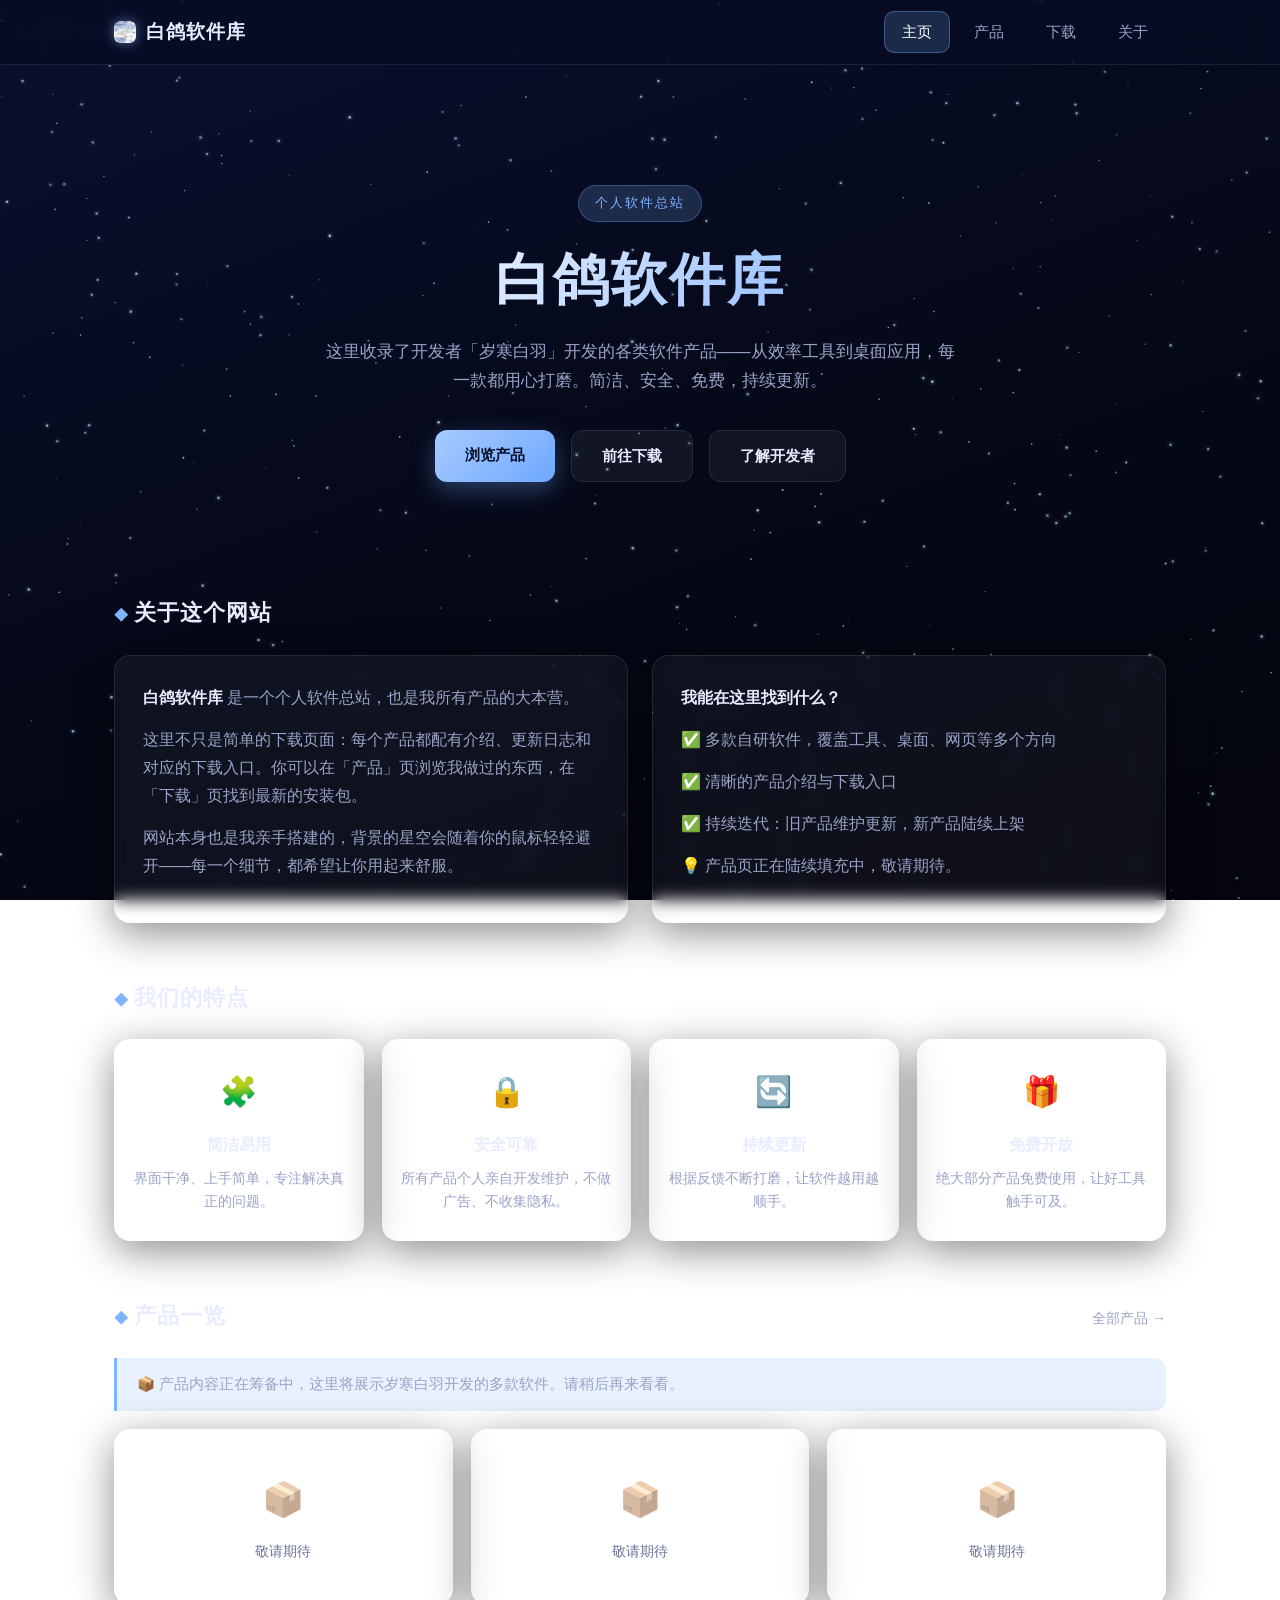
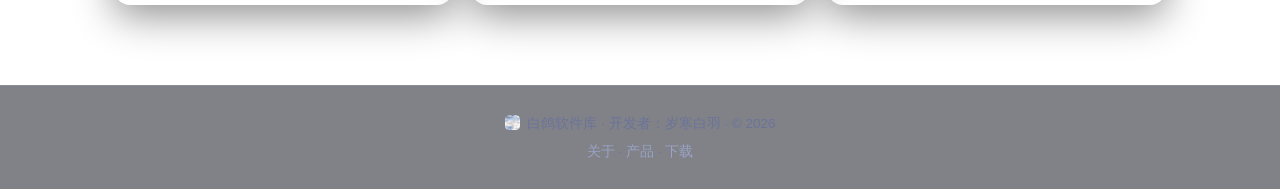
==== index.html @ 5a990baf "添加了网站源代码及素材 添加了网站源代码及素材" ====
<!DOCTYPE html>
<html lang="zh-CN">
<head>
  <meta charset="UTF-8">
  <meta name="viewport" content="width=device-width, initial-scale=1.0">
  <meta name="description" content="白鸽软件库 —— 独立开发者「岁寒白羽」的软件总站，收录多款自研产品，简洁、安全、持续更新。">
  <title>白鸽软件库 - 主页</title>
  <link rel="icon" type="image/x-icon" href="yjtp.ico">
  <link rel="stylesheet" href="css/style.css">
</head>
<body>
  <canvas id="stars-canvas" aria-hidden="true"></canvas>

  <!-- 顶部导航 -->
  <header class="site-header">
    <nav class="nav" aria-label="主导航">
      <a class="nav-logo" href="index.html">
        <img class="logo-icon" src="yjtp.png" alt="白鸽软件库"> 白鸽软件库
      </a>
      <button class="nav-toggle" aria-label="打开菜单" aria-expanded="false">☰</button>
      <ul class="nav-links">
        <li><a href="index.html">主页</a></li>
        <li><a href="products.html">产品</a></li>
        <li><a href="download.html">下载</a></li>
        <li><a href="about.html">关于</a></li>
      </ul>
    </nav>
  </header>

  <main class="main">

    <!-- Hero 区 -->
    <section class="hero">
      <span class="hero-badge">个人软件总站</span>
      <h1>白鸽软件库</h1>
      <p>这里收录了开发者「岁寒白羽」开发的各类软件产品——从效率工具到桌面应用，每一款都用心打磨。简洁、安全、免费，持续更新。</p>
      <div class="hero-actions">
        <a class="btn btn-primary" href="products.html">浏览产品</a>
        <a class="btn btn-ghost" href="download.html">前往下载</a>
        <a class="btn btn-ghost" href="about.html">了解开发者</a>
      </div>
    </section>

    <!-- 关于这个网站 -->
    <section class="section">
      <div class="section-head">
        <h2>关于这个网站</h2>
      </div>
      <div class="intro-grid">
        <div class="card intro-text">
          <p><strong>白鸽软件库</strong> 是一个个人软件总站，也是我所有产品的大本营。</p>
          <p>这里不只是简单的下载页面：每个产品都配有介绍、更新日志和对应的下载入口。你可以在「产品」页浏览我做过的东西，在「下载」页找到最新的安装包。</p>
          <p>网站本身也是我亲手搭建的，背景的星空会随着你的鼠标轻轻避开——每一个细节，都希望让你用起来舒服。</p>
        </div>
        <div class="card intro-text">
          <p><strong>我能在这里找到什么？</strong></p>
          <p>✅ 多款自研软件，覆盖工具、桌面、网页等多个方向</p>
          <p>✅ 清晰的产品介绍与下载入口</p>
          <p>✅ 持续迭代：旧产品维护更新，新产品陆续上架</p>
          <p>💡 产品页正在陆续填充中，敬请期待。</p>
        </div>
      </div>
    </section>

    <!-- 网站特色 -->
    <section class="section">
      <div class="section-head">
        <h2>我们的特点</h2>
      </div>
      <div class="feature-grid">
        <div class="card feature-item">
          <div class="feat-icon">🧩</div>
          <h3>简洁易用</h3>
          <p>界面干净、上手简单，专注解决真正的问题。</p>
        </div>
        <div class="card feature-item">
          <div class="feat-icon">🔒</div>
          <h3>安全可靠</h3>
          <p>所有产品个人亲自开发维护，不做广告、不收集隐私。</p>
        </div>
        <div class="card feature-item">
          <div class="feat-icon">🔄</div>
          <h3>持续更新</h3>
          <p>根据反馈不断打磨，让软件越用越顺手。</p>
        </div>
        <div class="card feature-item">
          <div class="feat-icon">🎁</div>
          <h3>免费开放</h3>
          <p>绝大部分产品免费使用，让好工具触手可及。</p>
        </div>
      </div>
    </section>

    <!-- 产品预览（占位） -->
    <section class="section">
      <div class="section-head">
        <h2>产品一览</h2>
        <a class="more" href="products.html">全部产品 →</a>
      </div>
      <div class="notice">📦 产品内容正在筹备中，这里将展示岁寒白羽开发的多款软件。请稍后再来看看。</div>
      <div class="placeholder-grid" style="margin-top:18px;">
        <div class="card placeholder-card">
          <div class="ph-icon">📦</div>
          <p>敬请期待</p>
        </div>
        <div class="card placeholder-card">
          <div class="ph-icon">📦</div>
          <p>敬请期待</p>
        </div>
        <div class="card placeholder-card">
          <div class="ph-icon">📦</div>
          <p>敬请期待</p>
        </div>
      </div>
    </section>

  </main>

  <footer class="site-footer">
    <p><img class="footer-icon" src="yjtp.png" alt=""> 白鸽软件库 · 开发者：岁寒白羽 · © <span data-year>2025</span></p>
    <p style="margin-top:4px;"><a href="about.html">关于</a> · <a href="products.html">产品</a> · <a href="download.html">下载</a></p>
  </footer>

  <script src="js/stars.js"></script>
  <script src="js/main.js"></script>
</body>
</html>
---- css/style.css ----
/* ============================================================
   白鸽软件库 · 全局样式
   主题：暗夜星空 / 玻璃拟态
   ============================================================ */

:root {
  --bg-deep: #050816;
  --bg-mid: #0b1030;
  --text-main: #e8ecff;
  --text-dim: #9aa3c7;
  --text-faint: #6b749b;
  --accent: #7fb4ff;
  --accent-soft: rgba(127, 180, 255, 0.18);
  --card-bg: rgba(255, 255, 255, 0.045);
  --card-border: rgba(255, 255, 255, 0.09);
  --nav-bg: rgba(8, 12, 34, 0.72);
  --radius: 16px;
  --shadow: 0 10px 40px rgba(0, 0, 0, 0.45);
  --font-main: "PingFang SC", "Microsoft YaHei", "Noto Sans SC",
    "Segoe UI", "Helvetica Neue", Arial, sans-serif;
}

* {
  margin: 0;
  padding: 0;
  box-sizing: border-box;
}

html {
  scroll-behavior: smooth;
}

body {
  font-family: var(--font-main);
  color: var(--text-main);
  background: linear-gradient(160deg, var(--bg-mid) 0%, var(--bg-deep) 55%, #03040f 100%);
  background-attachment: fixed;
  min-height: 100vh;
  line-height: 1.75;
  overflow-x: hidden;
}

/* ---------------- 星空画布（背景层） ---------------- */
#stars-canvas {
  position: fixed;
  inset: 0;
  width: 100%;
  height: 100%;
  z-index: -1;          /* 永远垫底，不遮挡内容 */
  pointer-events: none; /* 不拦截鼠标事件 */
}

/* ---------------- 顶部导航 ---------------- */
.site-header {
  position: sticky;
  top: 0;
  z-index: 100;
  background: var(--nav-bg);
  backdrop-filter: blur(14px);
  -webkit-backdrop-filter: blur(14px);
  border-bottom: 1px solid var(--card-border);
}

.nav {
  max-width: 1100px;
  margin: 0 auto;
  padding: 0 24px;
  height: 64px;
  display: flex;
  align-items: center;
  justify-content: space-between;
}

.nav-logo {
  display: flex;
  align-items: center;
  gap: 10px;
  font-size: 19px;
  font-weight: 700;
  color: var(--text-main);
  text-decoration: none;
  letter-spacing: 1px;
  white-space: nowrap;
}

.nav-logo .logo-icon {
  width: 22px;
  height: 22px;
  border-radius: 6px;
  object-fit: cover;
  filter: drop-shadow(0 0 6px rgba(127, 180, 255, 0.55));
}

.nav-links {
  display: flex;
  align-items: center;
  gap: 6px;
  list-style: none;
}

.nav-links a {
  display: block;
  padding: 8px 18px;
  border-radius: 10px;
  color: var(--text-dim);
  text-decoration: none;
  font-size: 15px;
  transition: color 0.2s ease, background 0.2s ease;
}

.nav-links a:hover {
  color: var(--text-main);
  background: rgba(255, 255, 255, 0.06);
}

.nav-links a.active {
  color: #fff;
  background: var(--accent-soft);
  box-shadow: inset 0 0 0 1px rgba(127, 180, 255, 0.35);
}

/* 移动端菜单按钮 */
.nav-toggle {
  display: none;
  background: none;
  border: 1px solid var(--card-border);
  border-radius: 8px;
  color: var(--text-main);
  font-size: 20px;
  line-height: 1;
  padding: 6px 10px;
  cursor: pointer;
}

/* ---------------- 主体容器 ---------------- */
.main {
  max-width: 1100px;
  margin: 0 auto;
  padding: 48px 24px 80px;
}

.page-title {
  text-align: center;
  margin-bottom: 40px;
}

.page-title h1 {
  font-size: 36px;
  font-weight: 800;
  letter-spacing: 2px;
  background: linear-gradient(120deg, #fff 30%, var(--accent) 100%);
  -webkit-background-clip: text;
  background-clip: text;
  -webkit-text-fill-color: transparent;
}

.page-title p {
  margin-top: 10px;
  color: var(--text-dim);
  font-size: 16px;
}

/* ---------------- 玻璃卡片 ---------------- */
.card {
  background: var(--card-bg);
  border: 1px solid var(--card-border);
  border-radius: var(--radius);
  box-shadow: var(--shadow);
  backdrop-filter: blur(8px);
  -webkit-backdrop-filter: blur(8px);
  padding: 28px;
}

/* ---------------- 主页 Hero ---------------- */
.hero {
  text-align: center;
  padding: 72px 24px 56px;
}

.hero .hero-badge {
  display: inline-block;
  padding: 6px 16px;
  border-radius: 999px;
  font-size: 13px;
  color: var(--accent);
  background: var(--accent-soft);
  border: 1px solid rgba(127, 180, 255, 0.3);
  letter-spacing: 2px;
  margin-bottom: 22px;
}

.hero h1 {
  font-size: clamp(34px, 5.5vw, 56px);
  font-weight: 800;
  letter-spacing: 2px;
  line-height: 1.3;
  background: linear-gradient(120deg, #ffffff 20%, #a8caff 60%, #6ea8ff 100%);
  -webkit-background-clip: text;
  background-clip: text;
  -webkit-text-fill-color: transparent;
}

.hero p {
  max-width: 640px;
  margin: 20px auto 0;
  color: var(--text-dim);
  font-size: 17px;
}

.hero .hero-actions {
  margin-top: 34px;
  display: flex;
  gap: 16px;
  justify-content: center;
  flex-wrap: wrap;
}

.btn {
  display: inline-block;
  padding: 12px 30px;
  border-radius: 12px;
  font-size: 15px;
  font-weight: 600;
  text-decoration: none;
  transition: transform 0.2s ease, box-shadow 0.2s ease, background 0.2s ease;
}

.btn:hover {
  transform: translateY(-2px);
}

.btn-primary {
  color: #04102a;
  background: linear-gradient(135deg, #a8caff, #6ea8ff);
  box-shadow: 0 8px 24px rgba(110, 168, 255, 0.35);
}

.btn-primary:hover {
  box-shadow: 0 12px 30px rgba(110, 168, 255, 0.5);
}

.btn-ghost {
  color: var(--text-main);
  background: rgba(255, 255, 255, 0.05);
  border: 1px solid var(--card-border);
}

.btn-ghost:hover {
  background: rgba(255, 255, 255, 0.1);
}

/* ---------------- 区块 ---------------- */
.section {
  margin-top: 56px;
}

.section-head {
  display: flex;
  align-items: baseline;
  justify-content: space-between;
  margin-bottom: 22px;
}

.section-head h2 {
  font-size: 22px;
  font-weight: 700;
  letter-spacing: 1px;
}

.section-head h2::before {
  content: "◆ ";
  color: var(--accent);
  font-size: 14px;
}

.section-head .more {
  color: var(--text-dim);
  font-size: 14px;
  text-decoration: none;
}

.section-head .more:hover {
  color: var(--accent);
}

/* 介绍文本块 */
.intro-grid {
  display: grid;
  grid-template-columns: 1fr 1fr;
  gap: 24px;
  align-items: stretch;
}

.intro-text p {
  color: var(--text-dim);
  margin-bottom: 14px;
}

.intro-text p strong {
  color: var(--text-main);
}

/* 特色 4 宫格 */
.feature-grid {
  display: grid;
  grid-template-columns: repeat(4, 1fr);
  gap: 18px;
}

.feature-item {
  text-align: center;
  padding: 26px 18px;
}

.feature-item .feat-icon {
  font-size: 30px;
}

.feature-item h3 {
  margin: 12px 0 8px;
  font-size: 16px;
}

.feature-item p {
  color: var(--text-dim);
  font-size: 13.5px;
}

/* 产品占位网格 */
.placeholder-grid {
  display: grid;
  grid-template-columns: repeat(3, 1fr);
  gap: 18px;
}

.placeholder-card {
  text-align: center;
  padding: 40px 20px;
  min-height: 170px;
  display: flex;
  flex-direction: column;
  align-items: center;
  justify-content: center;
  gap: 10px;
  border-style: dashed;
  border-color: rgba(255, 255, 255, 0.14);
  background: rgba(255, 255, 255, 0.025);
}

.placeholder-card .ph-icon {
  font-size: 34px;
  opacity: 0.55;
}

.placeholder-card p {
  color: var(--text-faint);
  font-size: 14px;
}

.placeholder-card .tag {
  font-size: 12px;
  color: var(--accent);
  background: var(--accent-soft);
  border-radius: 999px;
  padding: 3px 12px;
}

/* 通知条（占位说明） */
.notice {
  border-left: 3px solid var(--accent);
  background: var(--accent-soft);
  border-radius: 0 12px 12px 0;
  padding: 14px 20px;
  color: var(--text-dim);
  font-size: 14.5px;
}

.notice strong {
  color: var(--accent);
}

/* ---------------- 关于页 ---------------- */
.about-hero {
  display: flex;
  align-items: center;
  gap: 32px;
  padding: 36px 32px;
}

.about-avatar {
  flex-shrink: 0;
  width: 128px;
  height: 128px;
  object-fit: cover;
}

.about-meta h1 {
  font-size: 30px;
  font-weight: 800;
  letter-spacing: 2px;
}

.about-meta .role {
  color: var(--accent);
  font-size: 15px;
  margin: 4px 0 10px;
}

.about-meta .brief {
  color: var(--text-dim);
  font-size: 14.5px;
  max-width: 520px;
}

.about-para {
  margin-top: 24px;
  color: var(--text-dim);
}

.about-para p {
  margin-bottom: 14px;
}

.about-para p strong {
  color: var(--text-main);
}

/* 技术栈徽章 */
.tag-list {
  display: flex;
  flex-wrap: wrap;
  gap: 10px;
  margin-top: 12px;
}

.tag-chip {
  padding: 6px 16px;
  border-radius: 999px;
  font-size: 13px;
  color: #cfe3ff;
  background: rgba(127, 180, 255, 0.12);
  border: 1px solid rgba(127, 180, 255, 0.28);
}

/* 时间线 */
.timeline {
  position: relative;
  margin-top: 22px;
  padding-left: 24px;
}

.timeline::before {
  content: "";
  position: absolute;
  left: 6px;
  top: 6px;
  bottom: 6px;
  width: 2px;
  background: linear-gradient(180deg, var(--accent), transparent);
}

.timeline li {
  position: relative;
  list-style: none;
  margin-bottom: 18px;
  color: var(--text-dim);
  font-size: 14.5px;
}

.timeline li::before {
  content: "";
  position: absolute;
  left: -24px;
  top: 9px;
  width: 10px;
  height: 10px;
  border-radius: 50%;
  background: var(--accent);
  box-shadow: 0 0 10px var(--accent);
}

.timeline .tl-year {
  display: inline-block;
  font-weight: 700;
  color: var(--text-main);
  margin-right: 10px;
  font-size: 15px;
}

/* 联系卡片 */
.contact-grid {
  display: grid;
  grid-template-columns: repeat(3, 1fr);
  gap: 18px;
}

.contact-item {
  text-align: center;
  padding: 24px 16px;
}

.contact-item .ct-icon {
  font-size: 26px;
}

.contact-item h4 {
  margin: 10px 0 4px;
  font-size: 15px;
}

.contact-item p,
.contact-item a {
  color: var(--text-dim);
  font-size: 13.5px;
  text-decoration: none;
  word-break: break-all;
}

.contact-item a:hover {
  color: var(--accent);
}

/* ---------------- 页脚 ---------------- */
.site-footer {
  border-top: 1px solid var(--card-border);
  padding: 26px 24px;
  text-align: center;
  color: var(--text-faint);
  font-size: 13.5px;
  background: rgba(4, 6, 16, 0.5);
}

.site-footer .footer-icon {
  width: 15px;
  height: 15px;
  border-radius: 4px;
  object-fit: cover;
  vertical-align: -2px;
  margin-right: 4px;
}

.site-footer a {
  color: var(--text-dim);
  text-decoration: none;
}

.site-footer a:hover {
  color: var(--accent);
}

/* ---------------- 响应式 ---------------- */
@media (max-width: 900px) {
  .feature-grid { grid-template-columns: repeat(2, 1fr); }
  .intro-grid  { grid-template-columns: 1fr; }
  .contact-grid { grid-template-columns: 1fr; }
  .placeholder-grid { grid-template-columns: repeat(2, 1fr); }
}

@media (max-width: 640px) {
  .nav { height: auto; padding: 12px 18px; flex-wrap: wrap; gap: 8px; }

  .nav-toggle { display: block; }

  .nav-links {
    display: none;
    flex: 1 1 100%;
    flex-direction: column;
    align-items: stretch;
    padding: 6px 0 10px;
  }

  .nav-links.open { display: flex; }

  .nav-links a { text-align: center; }

  .hero { padding: 48px 18px 40px; }

  .placeholder-grid { grid-template-columns: 1fr; }

  .about-hero { flex-direction: column; text-align: center; }
}
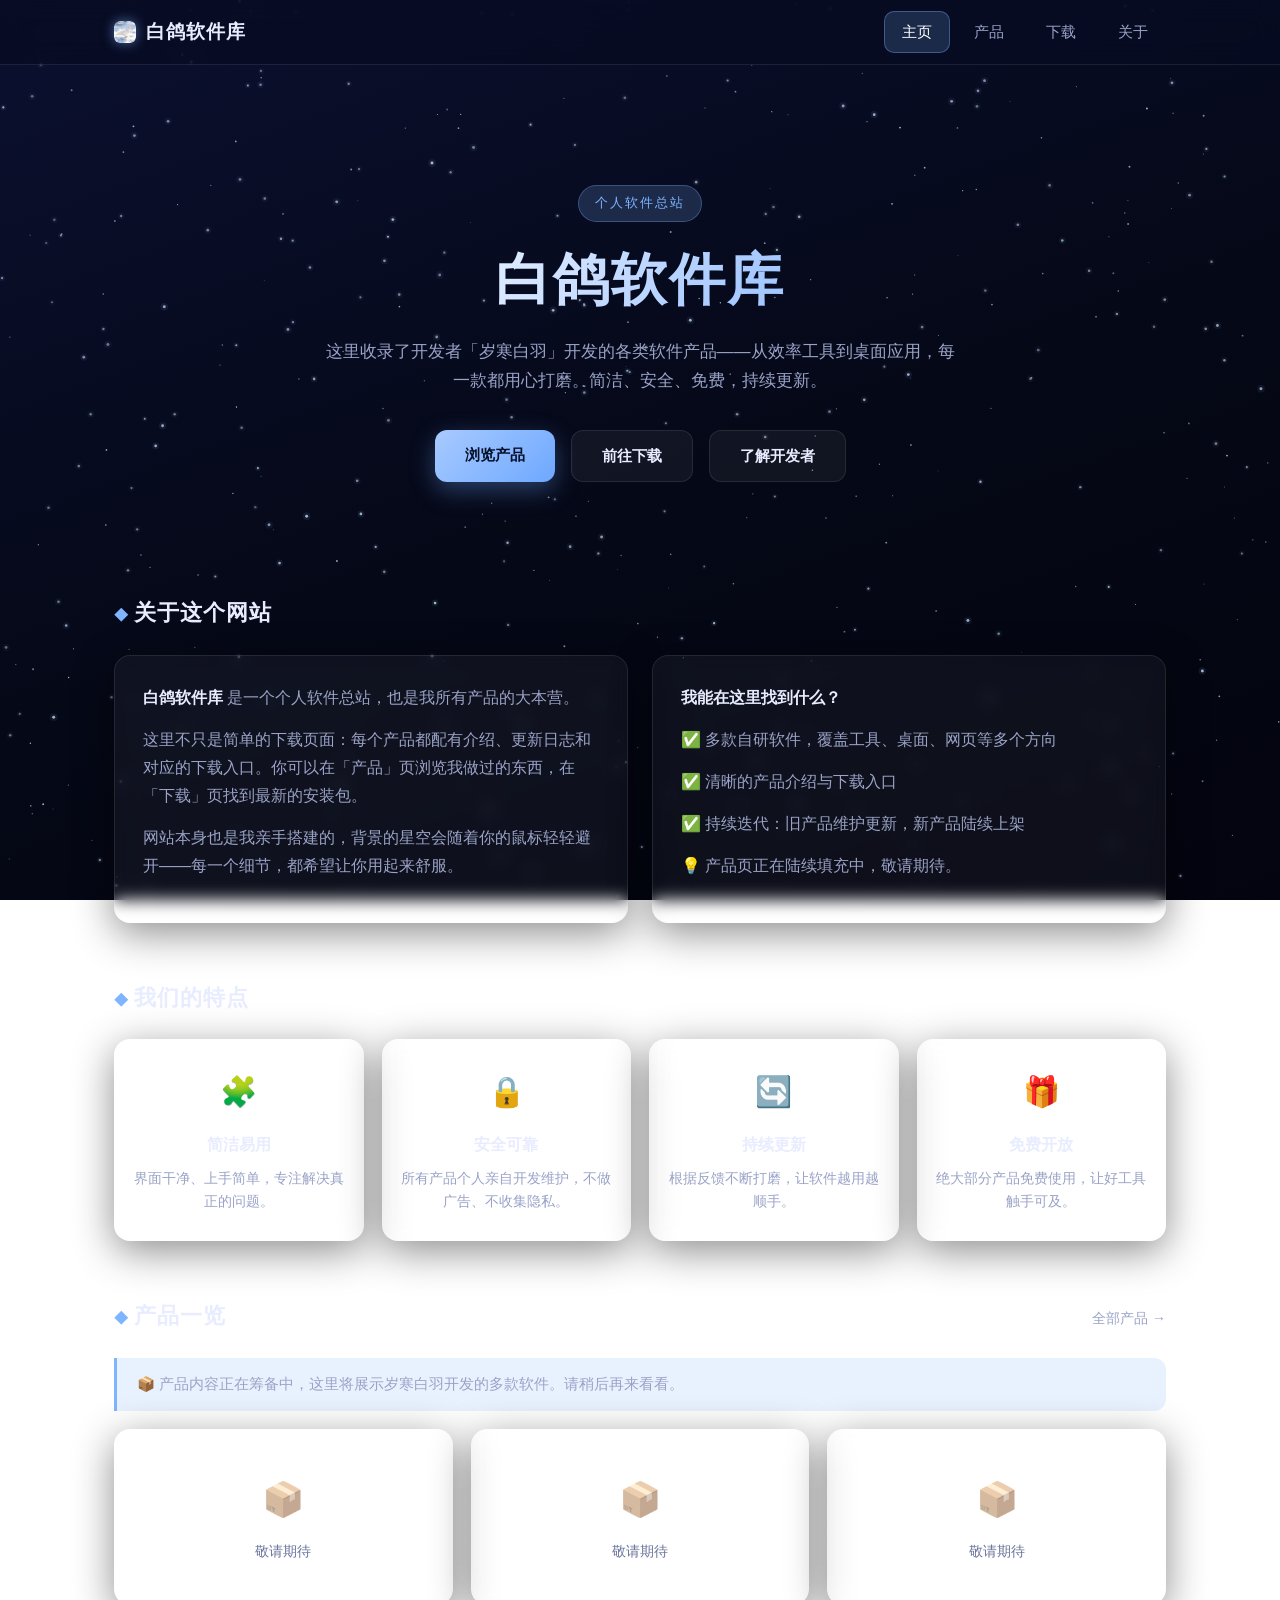
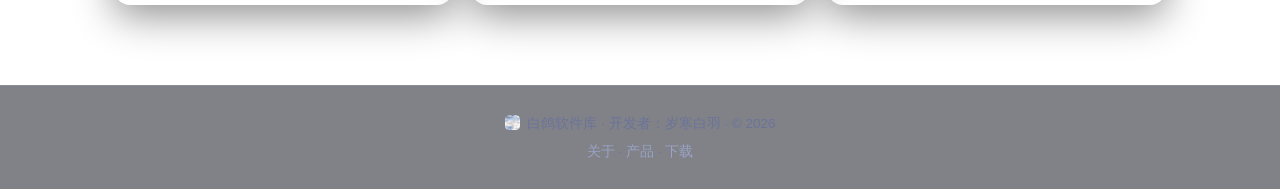
==== commit f3706064: "Add files via upload" ====
--- a/index.html
+++ b/index.html
@@ -19,7 +19,7 @@
       </a>
       <button class="nav-toggle" aria-label="打开菜单" aria-expanded="false">☰</button>
       <ul class="nav-links">
-        <li><a href="index.html">主页</a></li>
+        <li><a href="index.html" class="active" aria-current="page">主页</a></li>
         <li><a href="products.html">产品</a></li>
         <li><a href="download.html">下载</a></li>
         <li><a href="about.html">关于</a></li>
--- a/css/style.css
+++ b/css/style.css
@@ -452,9 +452,9 @@
 .timeline::before {
   content: "";
   position: absolute;
-  left: 6px;
-  top: 6px;
-  bottom: 6px;
+  left: 5px;
+  top: 14px;
+  bottom: 11px;
   width: 2px;
   background: linear-gradient(180deg, var(--accent), transparent);
 }
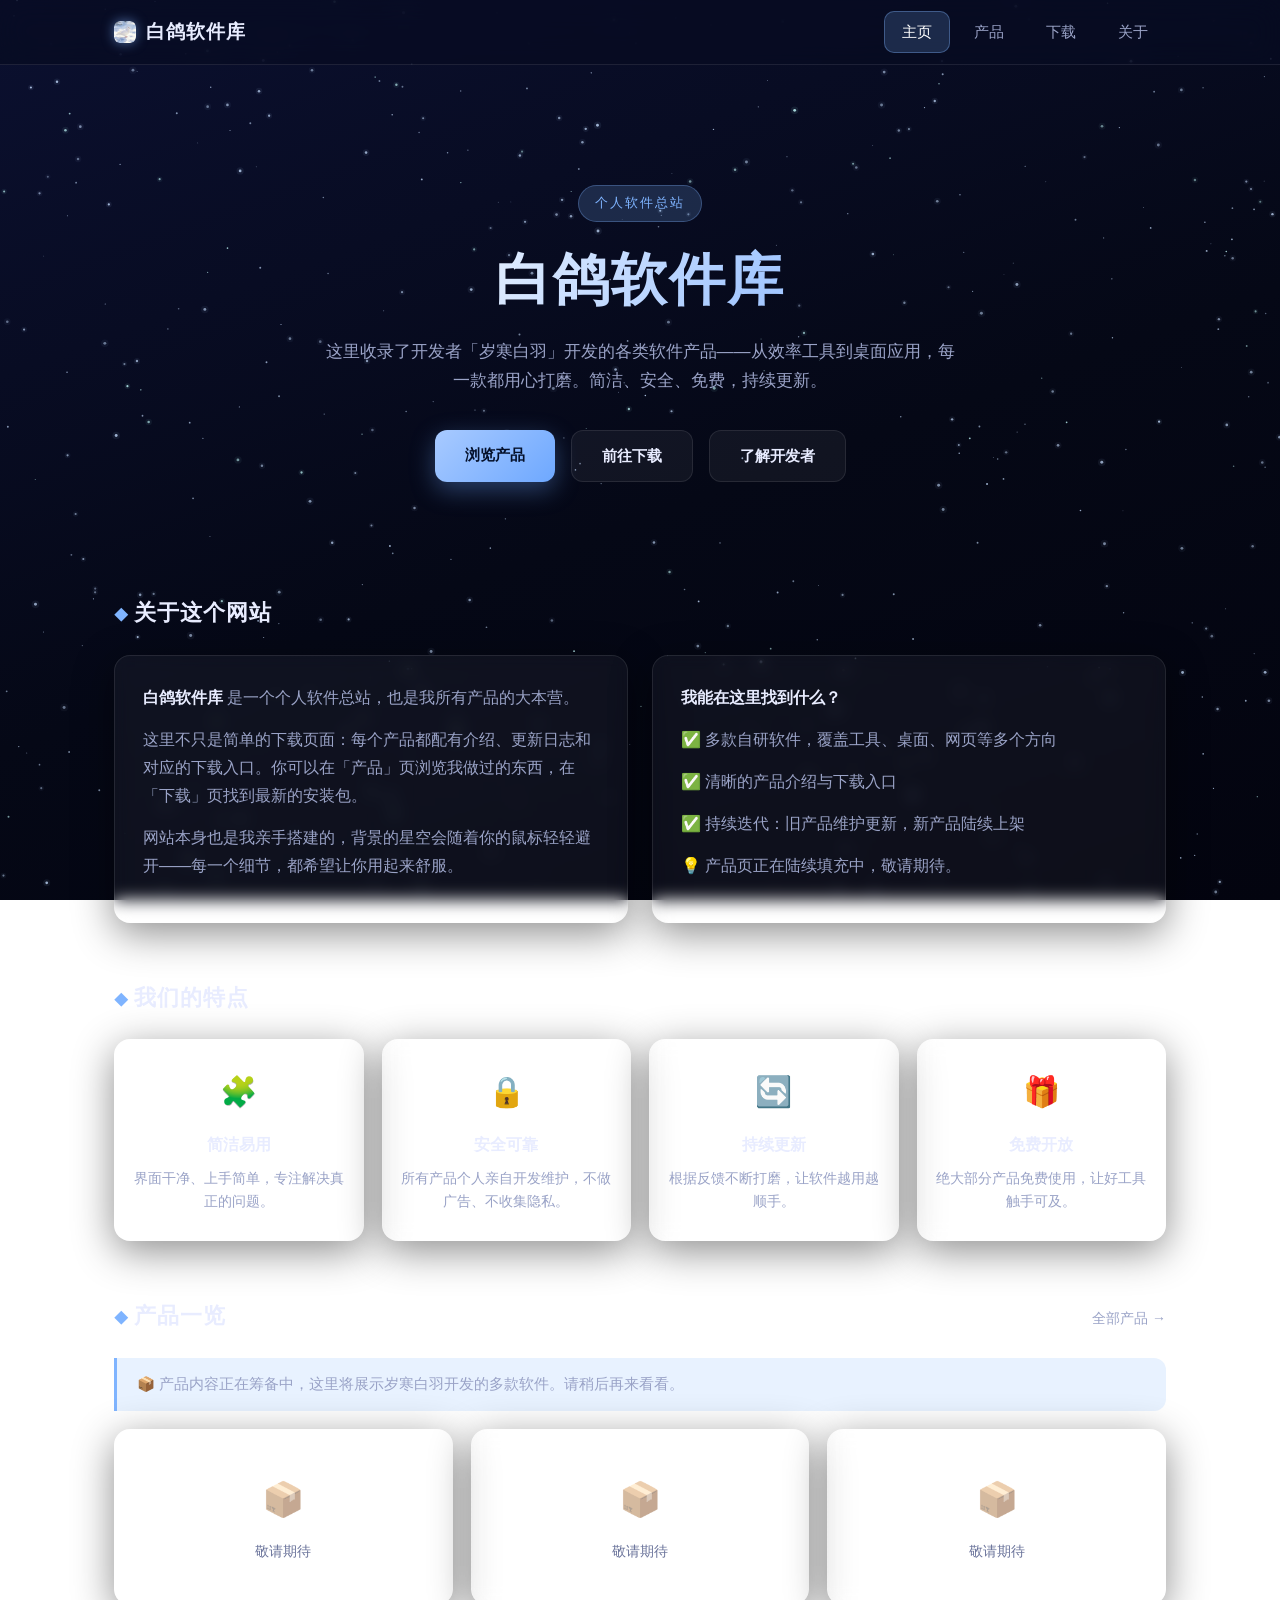
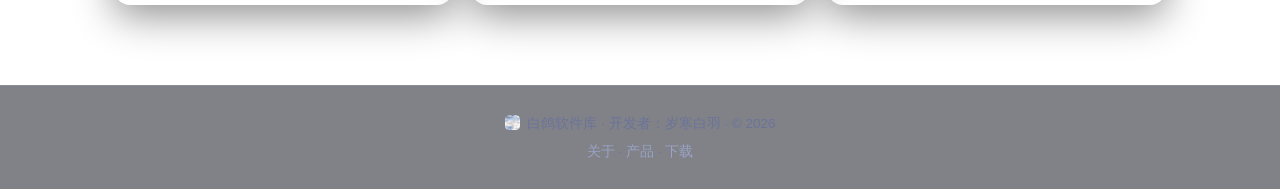
==== commit f43d035e: "修复了一个小问题 修复了一个小问题" ====
--- a/index.html
+++ b/index.html
@@ -117,7 +117,7 @@
   </main>
 
   <footer class="site-footer">
-    <p><img class="footer-icon" src="yjtp.png" alt=""> 白鸽软件库 · 开发者：岁寒白羽 · © <span data-year>2025</span></p>
+    <p><img class="footer-icon" src="yjtp.png" alt=""> 白鸽软件库 · 开发者：岁寒白羽 · © <span data-year>2026</span></p>
     <p style="margin-top:4px;"><a href="about.html">关于</a> · <a href="products.html">产品</a> · <a href="download.html">下载</a></p>
   </footer>
 
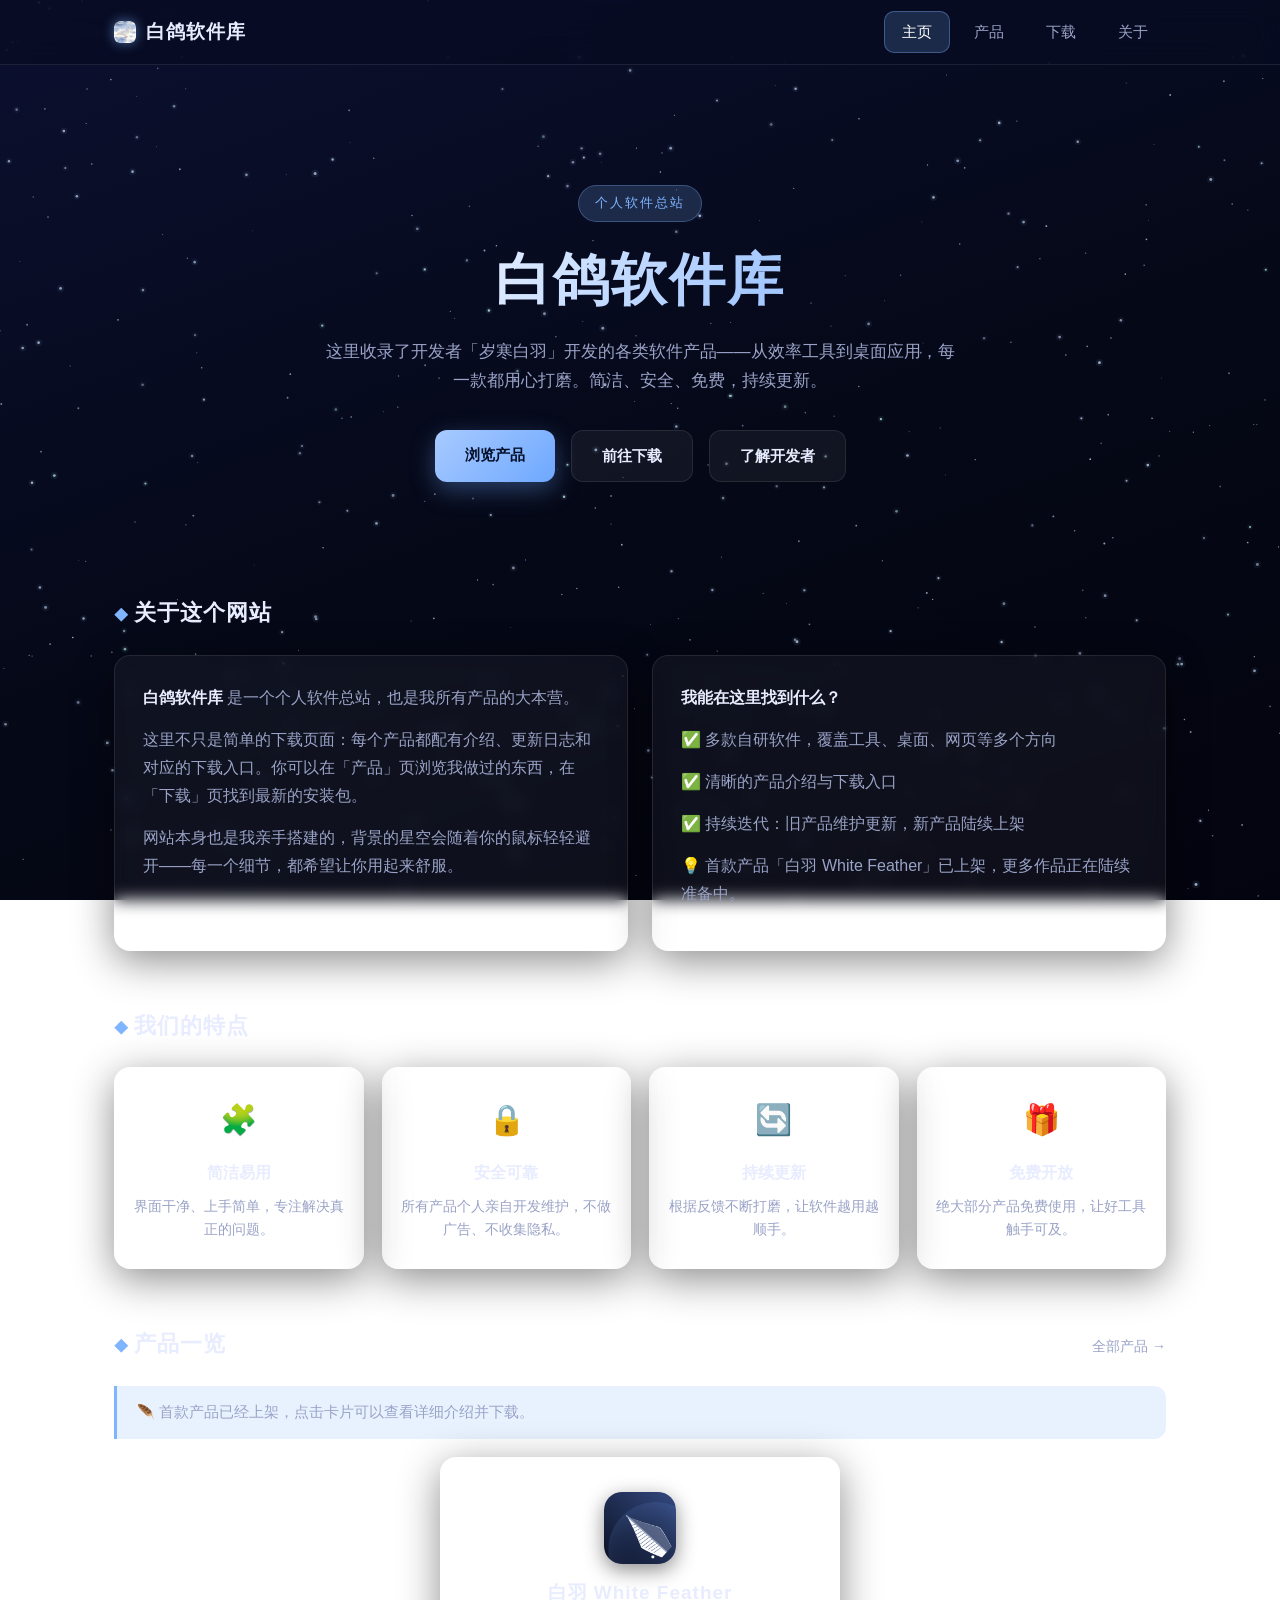
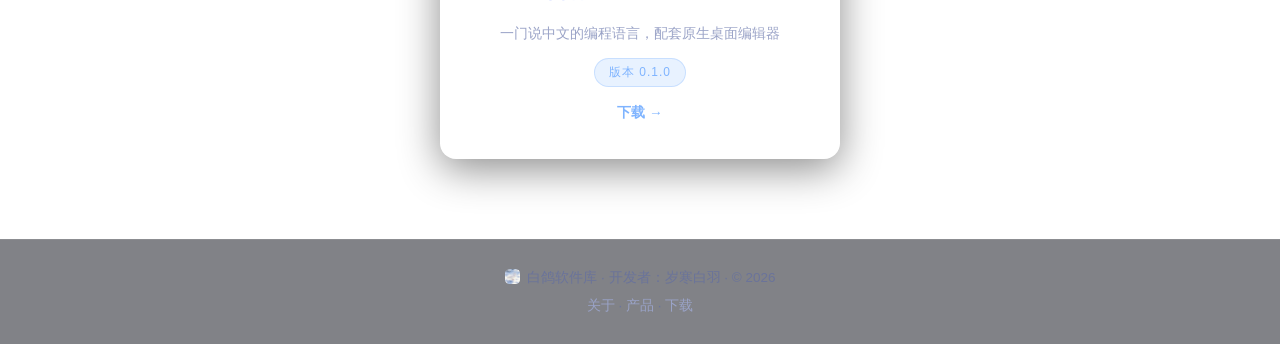
==== commit 7e271abf: "新产品发布 产品页重写" ====
--- a/index.html
+++ b/index.html
@@ -57,7 +57,7 @@
           <p>✅ 多款自研软件，覆盖工具、桌面、网页等多个方向</p>
           <p>✅ 清晰的产品介绍与下载入口</p>
           <p>✅ 持续迭代：旧产品维护更新，新产品陆续上架</p>
-          <p>💡 产品页正在陆续填充中，敬请期待。</p>
+          <p>💡 首款产品「白羽 White Feather」已上架，更多作品正在陆续准备中。</p>
         </div>
       </div>
     </section>
@@ -91,26 +91,21 @@
       </div>
     </section>
 
-    <!-- 产品预览（占位） -->
+    <!-- 产品预览 -->
     <section class="section">
       <div class="section-head">
         <h2>产品一览</h2>
         <a class="more" href="products.html">全部产品 →</a>
       </div>
-      <div class="notice">📦 产品内容正在筹备中，这里将展示岁寒白羽开发的多款软件。请稍后再来看看。</div>
-      <div class="placeholder-grid" style="margin-top:18px;">
-        <div class="card placeholder-card">
-          <div class="ph-icon">📦</div>
-          <p>敬请期待</p>
-        </div>
-        <div class="card placeholder-card">
-          <div class="ph-icon">📦</div>
-          <p>敬请期待</p>
-        </div>
-        <div class="card placeholder-card">
-          <div class="ph-icon">📦</div>
-          <p>敬请期待</p>
-        </div>
+      <div class="notice">🪶 首款产品已经上架，点击卡片可以查看详细介绍并下载。</div>
+      <div class="product-grid one" style="margin-top:18px;">
+        <a class="card product-card" href="whitefeather.html">
+          <img class="pc-icon" src="wf.png" alt="白羽 White Feather 图标">
+          <h3>白羽 White Feather</h3>
+          <p class="pc-sub">一门说中文的编程语言，配套原生桌面编辑器</p>
+          <span class="pc-ver">版本 0.1.0</span>
+          <span class="pc-cta">下载 →</span>
+        </a>
       </div>
     </section>
 
--- a/css/style.css
+++ b/css/style.css
@@ -578,4 +578,134 @@
   .placeholder-grid { grid-template-columns: 1fr; }
 
   .about-hero { flex-direction: column; text-align: center; }
+}
+
+/* ============================================================
+   产品卡与产品详情页
+   ============================================================ */
+
+/* 已上架产品网格（整张卡片可点击，进入详情页） */
+.product-grid {
+  display: grid;
+  grid-template-columns: repeat(3, 1fr);
+  gap: 18px;
+}
+
+/* 只上架了一款产品时：居中并限制宽度，避免被拉成一整行 */
+.product-grid.one {
+  grid-template-columns: minmax(0, 400px);
+  justify-content: center;
+}
+
+.product-card {
+  display: flex;
+  flex-direction: column;
+  align-items: center;
+  gap: 12px;
+  text-align: center;
+  padding: 34px 24px;
+  text-decoration: none;
+  color: inherit;
+  transition: transform 0.22s ease, border-color 0.22s ease, box-shadow 0.22s ease;
+}
+
+.product-card:hover {
+  transform: translateY(-4px);
+  border-color: rgba(127, 180, 255, 0.45);
+  box-shadow: 0 16px 40px rgba(110, 168, 255, 0.22);
+}
+
+.product-card .pc-icon {
+  width: 72px;
+  height: 72px;
+  border-radius: 18px;
+  object-fit: cover;
+  box-shadow: 0 6px 20px rgba(0, 0, 0, 0.45);
+}
+
+.product-card h3 {
+  font-size: 19px;
+  font-weight: 700;
+  letter-spacing: 1px;
+}
+
+.product-card .pc-sub {
+  color: var(--text-dim);
+  font-size: 14px;
+}
+
+.product-card .pc-ver {
+  font-size: 12px;
+  letter-spacing: 1px;
+  color: var(--accent);
+  background: var(--accent-soft);
+  border: 1px solid rgba(127, 180, 255, 0.3);
+  border-radius: 999px;
+  padding: 3px 14px;
+}
+
+.product-card .pc-cta {
+  margin-top: 2px;
+  font-size: 13.5px;
+  font-weight: 600;
+  color: var(--accent);
+}
+
+/* 详情页返回链接 */
+.back-link {
+  display: inline-block;
+  margin-bottom: 20px;
+  color: var(--text-dim);
+  font-size: 14px;
+  text-decoration: none;
+}
+
+.back-link:hover {
+  color: var(--accent);
+}
+
+/* 详情页头部按钮行 */
+.product-actions {
+  display: flex;
+  flex-wrap: wrap;
+  gap: 14px;
+  margin-top: 24px;
+}
+
+/* 系统要求列表 */
+.req-list {
+  list-style: none;
+}
+
+.req-list li {
+  position: relative;
+  padding-left: 24px;
+  margin-bottom: 11px;
+  color: var(--text-dim);
+  font-size: 14.5px;
+}
+
+.req-list li:last-child {
+  margin-bottom: 0;
+}
+
+.req-list li::before {
+  content: "▸";
+  position: absolute;
+  left: 6px;
+  color: var(--accent);
+}
+
+.req-list li strong {
+  color: var(--text-main);
+}
+
+@media (max-width: 900px) {
+  .product-grid { grid-template-columns: repeat(2, 1fr); }
+}
+
+@media (max-width: 640px) {
+  .product-grid { grid-template-columns: 1fr; }
+  .product-grid.one { grid-template-columns: minmax(0, 1fr); }
+  .product-actions { justify-content: center; }
 }
